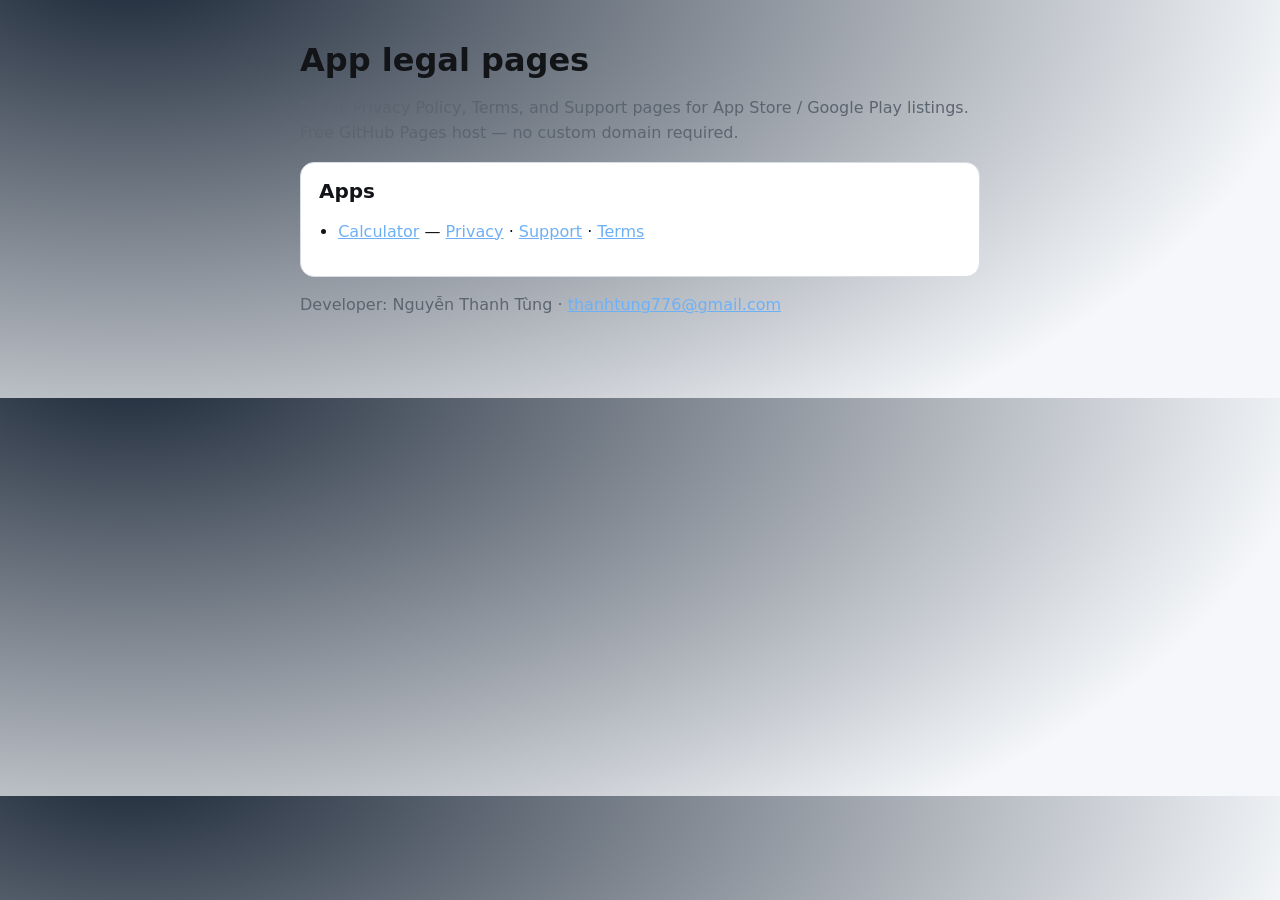
==== index.html @ 7686fcf8 "Add multi-app legal pages for App Store and Google Play. Host Calculator Privacy/Terms/Support on Gi" ====
<!doctype html>
<html lang="en">
<head>
  <meta charset="utf-8" />
  <meta name="viewport" content="width=device-width, initial-scale=1" />
  <title>App legal pages</title>
  <link rel="stylesheet" href="./apps/calculator/assets/styles.css" />
</head>
<body>
  <main>
    <h1>App legal pages</h1>
    <p class="muted">
      Public Privacy Policy, Terms, and Support pages for App Store / Google Play
      listings. Free GitHub Pages host — no custom domain required.
    </p>
    <div class="card">
      <h2 style="margin-top:0">Apps</h2>
      <ul>
        <li>
          <a href="./apps/calculator/index.html">Calculator</a>
          —
          <a href="./apps/calculator/privacy.html?lang=en">Privacy</a>
          ·
          <a href="./apps/calculator/support.html?lang=en">Support</a>
          ·
          <a href="./apps/calculator/terms.html?lang=en">Terms</a>
        </li>
      </ul>
    </div>
    <p class="muted">
      Developer: Nguyễn Thanh Tùng ·
      <a href="mailto:thanhtung776@gmail.com">thanhtung776@gmail.com</a>
    </p>
  </main>
</body>
</html>
---- apps/calculator/assets/styles.css ----
:root {
  color-scheme: light dark;
  --bg: #0b0c0e;
  --fg: #f2f4f7;
  --muted: #9aa3af;
  --accent: #6eb0f5;
  --card: #15181d;
  --line: #2a3038;
  font-family: "SF Pro Text", "Segoe UI", system-ui, sans-serif;
}

@media (prefers-color-scheme: light) {
  :root {
    --bg: #f5f7fa;
    --fg: #121417;
    --muted: #5b6570;
    --card: #ffffff;
    --line: #d7dde5;
  }
}

* { box-sizing: border-box; }
body {
  margin: 0;
  background: radial-gradient(1200px 600px at 10% -10%, #1a2636, var(--bg));
  color: var(--fg);
  line-height: 1.55;
}
main {
  max-width: 720px;
  margin: 0 auto;
  padding: 40px 20px 64px;
}
h1, h2 { line-height: 1.25; }
h1 { margin: 0 0 12px; font-size: 2rem; }
h2 { margin: 28px 0 10px; font-size: 1.25rem; }
p, li { color: var(--fg); }
.muted, .meta { color: var(--muted); }
a { color: var(--accent); }
ul { padding-left: 1.2rem; }
.card {
  background: var(--card);
  border: 1px solid var(--line);
  border-radius: 14px;
  padding: 16px 18px;
  margin: 16px 0;
}
nav {
  display: flex;
  flex-wrap: wrap;
  gap: 10px 16px;
  margin: 8px 0 20px;
}
nav a { margin-right: 0; }
.lang-bar {
  display: flex;
  align-items: center;
  justify-content: flex-end;
  gap: 10px;
  margin-bottom: 8px;
}
.lang-bar label {
  color: var(--muted);
  font-size: 0.9rem;
}
.lang-bar select {
  background: var(--card);
  color: var(--fg);
  border: 1px solid var(--line);
  border-radius: 10px;
  padding: 8px 10px;
}
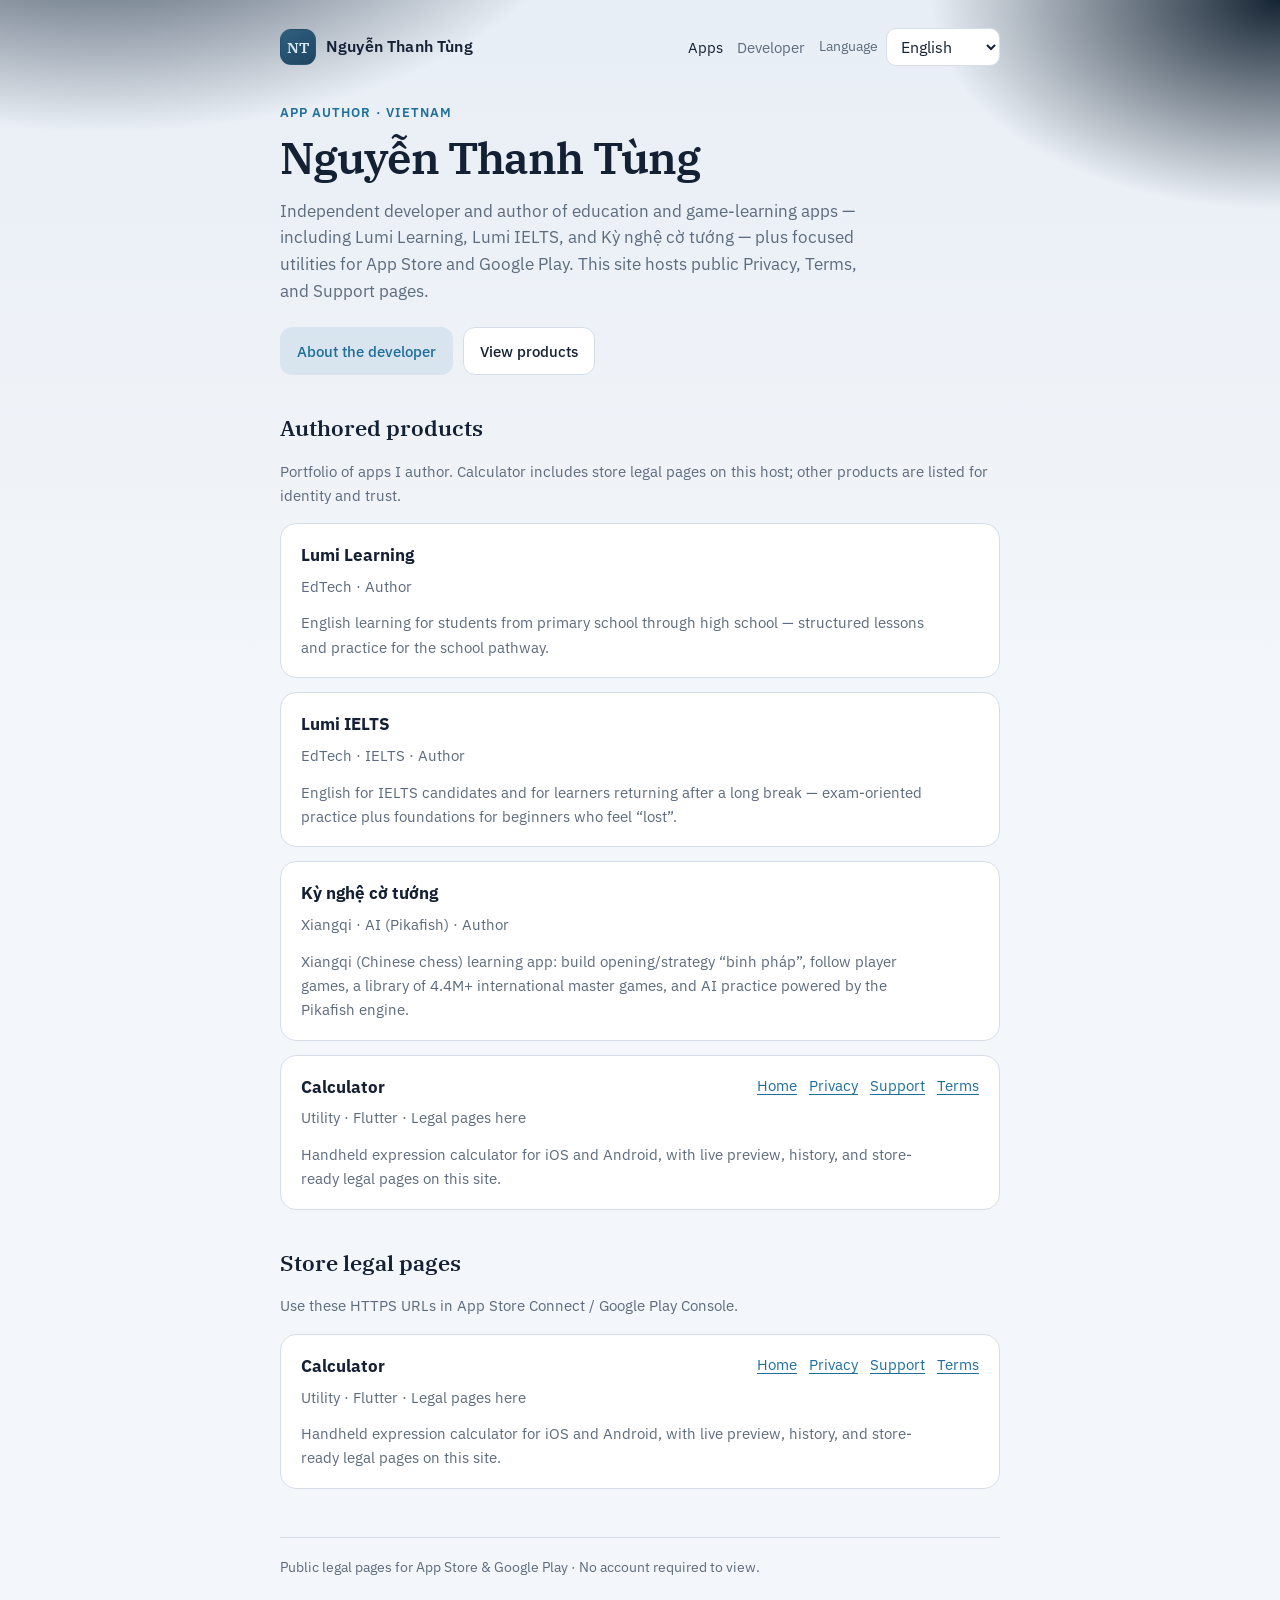
==== commit 9c2f99da: "List authored products (Lumi, Kỳ nghệ cờ tướng) on hub and About. Strengthen developer credibility f" ====
--- a/index.html
+++ b/index.html
@@ -3,34 +3,16 @@
 <head>
   <meta charset="utf-8" />
   <meta name="viewport" content="width=device-width, initial-scale=1" />
-  <title>App legal pages</title>
-  <link rel="stylesheet" href="./apps/calculator/assets/styles.css" />
+  <meta name="description" content="Apps and store legal pages by Nguyễn Thanh Tùng — Lumi Learning, Lumi IELTS, Kỳ nghệ cờ tướng, Calculator. Privacy Policy and Support for App Store and Google Play." />
+  <title>Nguyễn Thanh Tùng · Apps &amp; legal</title>
+  <link rel="stylesheet" href="./assets/site.css" />
 </head>
-<body>
-  <main>
-    <h1>App legal pages</h1>
-    <p class="muted">
-      Public Privacy Policy, Terms, and Support pages for App Store / Google Play
-      listings. Free GitHub Pages host — no custom domain required.
-    </p>
-    <div class="card">
-      <h2 style="margin-top:0">Apps</h2>
-      <ul>
-        <li>
-          <a href="./apps/calculator/index.html">Calculator</a>
-          —
-          <a href="./apps/calculator/privacy.html?lang=en">Privacy</a>
-          ·
-          <a href="./apps/calculator/support.html?lang=en">Support</a>
-          ·
-          <a href="./apps/calculator/terms.html?lang=en">Terms</a>
-        </li>
-      </ul>
-    </div>
-    <p class="muted">
-      Developer: Nguyễn Thanh Tùng ·
-      <a href="mailto:thanhtung776@gmail.com">thanhtung776@gmail.com</a>
-    </p>
-  </main>
+<body data-page="home">
+  <div class="wrap">
+    <div id="topnav" class="topnav"></div>
+    <div id="content"></div>
+  </div>
+  <script src="./assets/developer.js"></script>
+  <script src="./assets/hub.js"></script>
 </body>
 </html>
--- a/assets/site.css
+++ b/assets/site.css
@@ -0,0 +1,339 @@
+/* Shared site chrome — hub + about */
+@import url("https://fonts.googleapis.com/css2?family=IBM+Plex+Sans:wght@400;500;600&family=IBM+Plex+Serif:wght@500;600&display=swap");
+
+:root {
+  color-scheme: light dark;
+  --bg: #0c1118;
+  --bg-soft: #121923;
+  --fg: #e8eef6;
+  --muted: #8b97a8;
+  --accent: #5ba4cf;
+  --accent-soft: rgba(91, 164, 207, 0.14);
+  --card: #151d28;
+  --line: #243041;
+  --ok: #7dba8a;
+  --radius: 16px;
+  --font: "IBM Plex Sans", "Segoe UI", system-ui, sans-serif;
+  --display: "IBM Plex Serif", Georgia, "Times New Roman", serif;
+}
+
+@media (prefers-color-scheme: light) {
+  :root {
+    --bg: #f3f6fa;
+    --bg-soft: #e8eef5;
+    --fg: #142033;
+    --muted: #5c6b7d;
+    --accent: #1f6f9a;
+    --accent-soft: rgba(31, 111, 154, 0.1);
+    --card: #ffffff;
+    --line: #d5dee8;
+  }
+}
+
+* { box-sizing: border-box; }
+
+body {
+  margin: 0;
+  min-height: 100vh;
+  font-family: var(--font);
+  color: var(--fg);
+  line-height: 1.6;
+  background:
+    radial-gradient(900px 480px at 8% -8%, #1a2a3d 0%, transparent 55%),
+    radial-gradient(700px 420px at 100% 0%, #152433 0%, transparent 50%),
+    linear-gradient(180deg, var(--bg-soft), var(--bg) 42%);
+}
+
+a { color: var(--accent); text-decoration-thickness: 1px; text-underline-offset: 3px; }
+a:hover { opacity: 0.9; }
+
+.wrap {
+  max-width: 760px;
+  margin: 0 auto;
+  padding: 28px 20px 72px;
+}
+
+.topnav {
+  display: flex;
+  flex-wrap: wrap;
+  align-items: center;
+  justify-content: space-between;
+  gap: 12px;
+  margin-bottom: 36px;
+}
+
+.brand-mark {
+  display: inline-flex;
+  align-items: center;
+  gap: 10px;
+  color: var(--fg);
+  text-decoration: none;
+  font-weight: 600;
+  letter-spacing: 0.01em;
+}
+
+.brand-mark:hover { opacity: 1; }
+
+.avatar {
+  width: 36px;
+  height: 36px;
+  border-radius: 11px;
+  display: grid;
+  place-items: center;
+  background: linear-gradient(145deg, #2d4a63, #1a2d40);
+  color: #d7e8f5;
+  font-family: var(--display);
+  font-weight: 600;
+  font-size: 0.95rem;
+  border: 1px solid rgba(255, 255, 255, 0.08);
+}
+
+@media (prefers-color-scheme: light) {
+  .avatar {
+    background: linear-gradient(145deg, #2f5f7f, #1e4560);
+    border-color: transparent;
+  }
+}
+
+.top-links {
+  display: flex;
+  flex-wrap: wrap;
+  gap: 8px 14px;
+  align-items: center;
+}
+
+.top-links a {
+  color: var(--muted);
+  text-decoration: none;
+  font-size: 0.95rem;
+}
+
+.top-links a:hover,
+.top-links a[aria-current="page"] {
+  color: var(--fg);
+}
+
+.lang-bar {
+  display: flex;
+  align-items: center;
+  gap: 8px;
+}
+
+.lang-bar label {
+  color: var(--muted);
+  font-size: 0.85rem;
+}
+
+.lang-bar select {
+  background: var(--card);
+  color: var(--fg);
+  border: 1px solid var(--line);
+  border-radius: 10px;
+  padding: 7px 10px;
+  font: inherit;
+}
+
+.hero {
+  margin: 8px 0 28px;
+}
+
+.kicker {
+  margin: 0 0 10px;
+  color: var(--accent);
+  font-size: 0.82rem;
+  font-weight: 600;
+  letter-spacing: 0.08em;
+  text-transform: uppercase;
+}
+
+.hero h1 {
+  margin: 0 0 14px;
+  font-family: var(--display);
+  font-weight: 600;
+  font-size: clamp(2rem, 5vw, 2.75rem);
+  line-height: 1.15;
+  letter-spacing: -0.02em;
+}
+
+.lead {
+  margin: 0;
+  max-width: 38rem;
+  color: var(--muted);
+  font-size: 1.05rem;
+}
+
+.actions {
+  display: flex;
+  flex-wrap: wrap;
+  gap: 10px;
+  margin-top: 22px;
+}
+
+.btn {
+  display: inline-flex;
+  align-items: center;
+  justify-content: center;
+  gap: 8px;
+  padding: 11px 16px;
+  border-radius: 12px;
+  border: 1px solid var(--line);
+  background: var(--card);
+  color: var(--fg);
+  text-decoration: none;
+  font-weight: 500;
+  font-size: 0.95rem;
+}
+
+.btn:hover { opacity: 1; border-color: var(--accent); }
+
+.btn-primary {
+  background: var(--accent-soft);
+  border-color: transparent;
+  color: var(--accent);
+}
+
+.section {
+  margin-top: 36px;
+}
+
+.section h2 {
+  margin: 0 0 14px;
+  font-family: var(--display);
+  font-size: 1.35rem;
+  font-weight: 600;
+}
+
+.card {
+  background: var(--card);
+  border: 1px solid var(--line);
+  border-radius: var(--radius);
+  padding: 18px 20px;
+  margin: 0 0 14px;
+}
+
+.card p:first-child { margin-top: 0; }
+.card p:last-child { margin-bottom: 0; }
+
+.app-row {
+  display: flex;
+  flex-wrap: wrap;
+  align-items: baseline;
+  justify-content: space-between;
+  gap: 10px 16px;
+}
+
+.app-row strong {
+  font-size: 1.05rem;
+}
+
+.app-links {
+  display: flex;
+  flex-wrap: wrap;
+  gap: 8px 12px;
+  color: var(--muted);
+  font-size: 0.92rem;
+}
+
+.meta-line {
+  color: var(--muted);
+  font-size: 0.92rem;
+  margin: 0 0 16px;
+}
+
+.grid {
+  display: grid;
+  grid-template-columns: repeat(auto-fit, minmax(200px, 1fr));
+  gap: 12px;
+}
+
+.fact {
+  background: var(--card);
+  border: 1px solid var(--line);
+  border-radius: var(--radius);
+  padding: 16px 18px;
+}
+
+.fact .label {
+  display: block;
+  color: var(--muted);
+  font-size: 0.78rem;
+  font-weight: 600;
+  letter-spacing: 0.06em;
+  text-transform: uppercase;
+  margin-bottom: 6px;
+}
+
+.fact .value {
+  margin: 0;
+  font-weight: 500;
+  line-height: 1.45;
+}
+
+.contact-list {
+  list-style: none;
+  margin: 0;
+  padding: 0;
+}
+
+.contact-list li {
+  display: flex;
+  flex-wrap: wrap;
+  gap: 6px 12px;
+  padding: 10px 0;
+  border-bottom: 1px solid var(--line);
+}
+
+.contact-list li:last-child { border-bottom: 0; padding-bottom: 0; }
+.contact-list li:first-child { padding-top: 0; }
+
+.contact-list .label {
+  min-width: 88px;
+  color: var(--muted);
+  font-size: 0.9rem;
+}
+
+.footer {
+  margin-top: 48px;
+  padding-top: 18px;
+  border-top: 1px solid var(--line);
+  color: var(--muted);
+  font-size: 0.88rem;
+}
+
+.prose h2 {
+  margin: 28px 0 10px;
+  font-family: var(--display);
+  font-size: 1.25rem;
+}
+
+.prose p { margin: 0 0 12px; }
+.prose ul { margin: 0 0 14px; padding-left: 1.2rem; }
+.prose li { margin: 0 0 6px; }
+
+.tag-row {
+  display: flex;
+  flex-wrap: wrap;
+  gap: 8px;
+  margin: 14px 0 0;
+}
+
+.tag {
+  display: inline-flex;
+  padding: 6px 10px;
+  border-radius: 999px;
+  background: var(--accent-soft);
+  color: var(--accent);
+  font-size: 0.82rem;
+  font-weight: 500;
+}
+
+.product-card .product-blurb {
+  margin: 12px 0 0;
+  color: var(--muted);
+  font-size: 0.95rem;
+  max-width: 40rem;
+}
+
+.product-card .app-row {
+  align-items: flex-start;
+}
